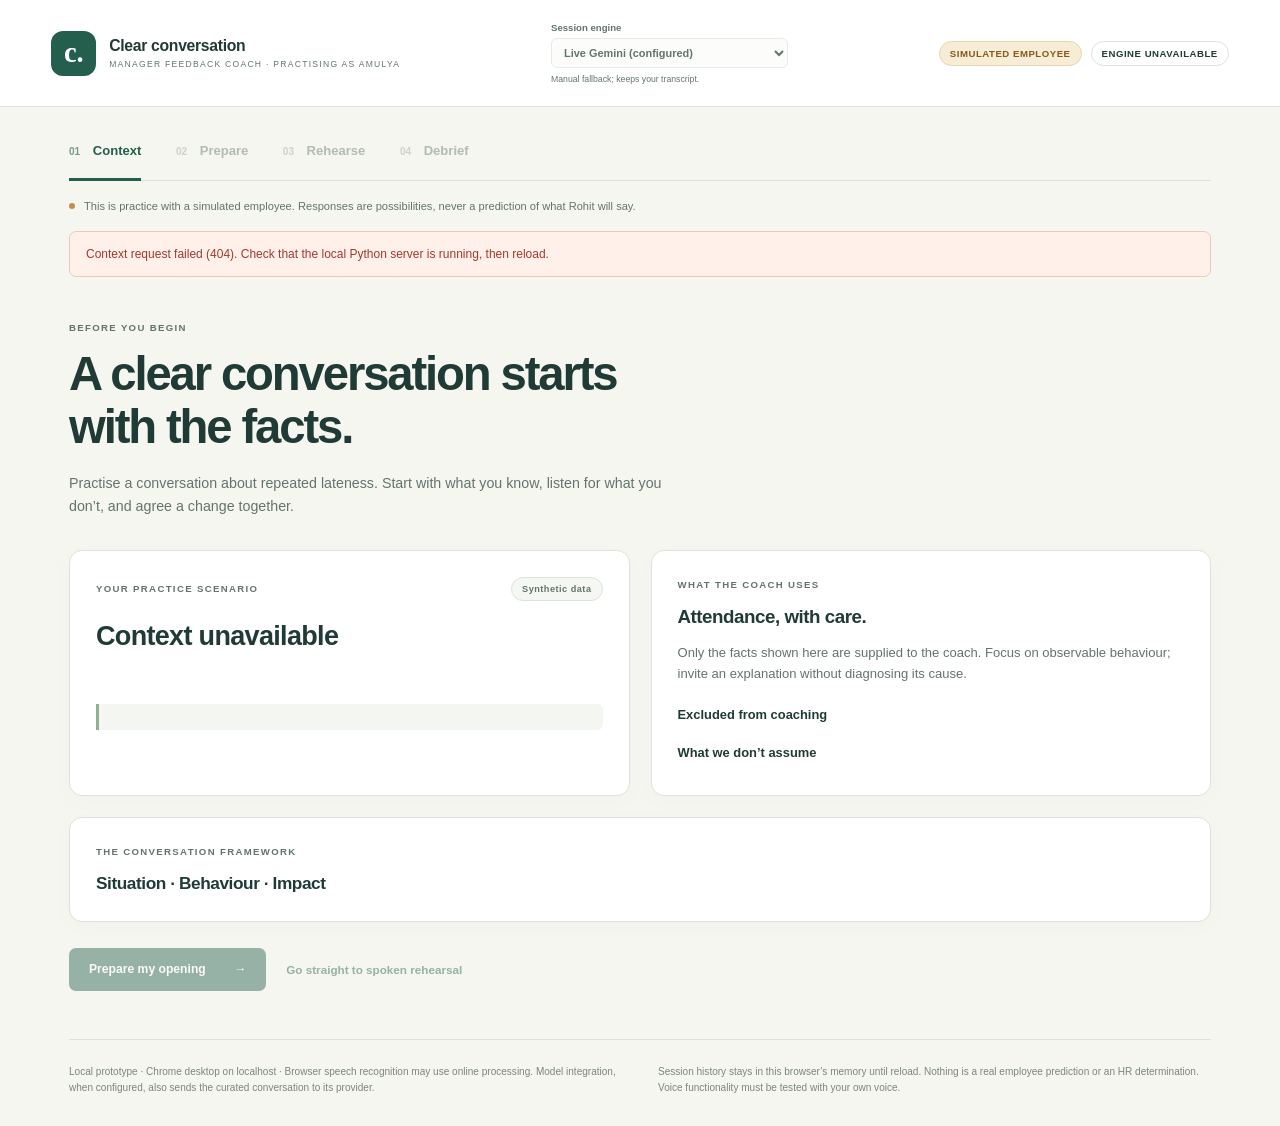
==== static/index.html @ 9e0c0d58 "Initial commit: manager feedback coach assessment" ====
<!doctype html>
<html lang="en">
<head>
  <meta charset="utf-8">
  <meta name="viewport" content="width=device-width, initial-scale=1">
  <title>Clear conversation · Manager feedback coach</title>
  <link rel="stylesheet" href="/static/style.css">
  <script src="/static/app.js" defer></script>
</head>
<body>
  <header class="app-header">
    <a class="brand" href="/" aria-label="Feedback coach home"><span class="brand-mark">c.</span><span>Clear conversation<small>MANAGER FEEDBACK COACH · PRACTISING AS AMULYA</small></span></a>
    <label class="engine-choice" for="engine-select">Session engine<select id="engine-select" disabled><option value="auto">Live Gemini (configured)</option><option value="scripted">Scripted replies — no coaching model</option></select><small>Manual fallback; keeps your transcript.</small></label>
    <div class="header-badges"><span class="badge simulation">SIMULATED EMPLOYEE</span><span class="badge" id="engine-badge">Loading engine…</span></div>
  </header>
  <main class="app-shell">
    <nav class="mode-nav" aria-label="Conversation stages">
      <button type="button" data-mode="context" class="active" aria-current="step"><span>01</span> Context</button>
      <button type="button" data-mode="prepare" disabled><span>02</span> Prepare</button>
      <button type="button" data-mode="rehearse" disabled><span>03</span> Rehearse</button>
      <button type="button" data-mode="debrief" disabled><span>04</span> Debrief</button>
    </nav>
    <div class="standing-note"><span class="status-dot"></span><span>This is practice with a simulated employee. Responses are possibilities, never a prediction of what Rohit will say.</span></div>
    <div id="global-status" class="notice" role="status" aria-live="polite" hidden></div>

    <section id="context-view" class="view" aria-labelledby="context-heading">
      <div class="page-intro"><p class="eyebrow">BEFORE YOU BEGIN</p><h1 id="context-heading">A clear conversation starts<br>with the facts.</h1><p>Practise a conversation about repeated lateness. Start with what you know, listen for what you don’t, and agree a change together.</p></div>
      <div class="context-grid">
        <article class="card employee-card"><div class="card-heading"><span class="eyebrow">YOUR PRACTICE SCENARIO</span><span class="badge subtle">Synthetic data</span></div><h2 id="employee-name">Loading employee…</h2><p id="employee-role" class="muted"></p><dl id="employee-facts" class="facts"></dl><div id="attendance-note" class="inset"></div></article>
        <article class="card"><p class="eyebrow">WHAT THE COACH USES</p><h2>Attendance, with care.</h2><p>Only the facts shown here are supplied to the coach. Focus on observable behaviour; invite an explanation without diagnosing its cause.</p><h3>Excluded from coaching</h3><ul id="exclusions" class="plain-list"></ul><h3>What we don’t assume</h3><ul id="assumptions" class="plain-list"></ul></article>
      </div>
      <article class="card framework-card"><div><p class="eyebrow">THE CONVERSATION FRAMEWORK</p><h2 id="framework-name">Situation · Behaviour · Impact</h2></div><ol id="framework-steps" class="framework-steps"></ol></article>
      <div class="start-row"><button id="start-prepare" class="primary" disabled>Prepare my opening <span aria-hidden="true">→</span></button><button id="start-rehearse" class="text-button" disabled>Go straight to spoken rehearsal</button></div>
    </section>

    <section id="prepare-view" class="view" aria-labelledby="prepare-heading" hidden>
      <div class="page-intro compact"><p class="eyebrow">MODE · PREPARE</p><h1 id="prepare-heading">Find the words you can say.</h1><p>The coach helps you use the framework. Describe the situation, draft your opening, or ask how to keep it fair and specific.</p></div>
      <div class="work-grid"><article class="card conversation-card"><div class="card-heading"><h2>Work with your coach</h2><span class="speaker-tag coach">Coach</span></div><div id="prepare-transcript" class="transcript" aria-label="Preparation conversation"></div><form id="prepare-form" class="composer"><label for="prepare-input">Your draft or question</label><textarea id="prepare-input" rows="3" maxlength="4000" placeholder="Help me open a conversation about the repeated late arrivals…" required></textarea><button id="prepare-send" class="primary" type="submit">Ask the coach</button></form></article><aside class="card framework-aside"><p class="eyebrow">KEEP IT GROUNDED</p><h2>Facts first. Then listen.</h2><ol id="prepare-framework" class="guide-list"></ol><button id="prepare-to-rehearse" class="secondary">Practise out loud →</button></aside></div>
    </section>

    <section id="rehearse-view" class="view" aria-labelledby="rehearse-heading" hidden>
      <div class="page-intro compact"><p class="eyebrow">MODE · REHEARSE WITH SIMULATED ROHIT</p><h1 id="rehearse-heading">Say it out loud.</h1><p>Speak as the manager. Rohit may push back before you find a workable agreement. You can interrupt at any time.</p></div>
      <div class="work-grid"><article class="card conversation-card"><div class="card-heading"><h2>Rehearsal transcript</h2><span class="speaker-tag employee">Simulated Rohit</span></div><div id="rehearse-transcript" class="transcript rehearsal" aria-label="Rehearsal conversation"></div><div class="voice-console"><div class="voice-state"><span id="voice-indicator" class="voice-indicator"></span><strong id="voice-status" aria-live="polite">Ready when you are</strong></div><p id="live-transcript" class="live-transcript" aria-live="polite">Your words will appear here while you speak.</p><div class="voice-actions"><button id="speak-button" class="primary">Speak / interrupt Rohit</button><button id="stop-send" class="secondary" disabled>Stop &amp; send</button></div><p class="microcopy">Click Speak to begin. Click Stop &amp; send when finished. Speak again to cut off playback. Only your own voice; use a headset.</p></div><details class="typed-aid"><summary>Typed troubleshooting aid — does not verify voice</summary><form id="typed-form" class="composer"><label for="typed-input">Send a typed rehearsal turn</label><textarea id="typed-input" rows="2" maxlength="4000" placeholder="For testing the conversation when the microphone is unavailable." required></textarea><button id="typed-send" class="secondary" type="submit">Send typed test turn</button></form></details></article><aside class="sidebar-stack"><article class="card"><p class="eyebrow">VOICE SETUP</p><h2>Two roles. Always identified.</h2><p class="small">The coach identifies itself. Rohit’s role is announced when rehearsal begins; his replies then play directly. Voice choices below apply to browser speech fallback.</p><label for="voice-input">Voice input</label><select id="voice-input"><option value="recording">Microphone recording → Gemini</option><option value="browser" selected>Browser speech recognition</option></select><div id="audio-consent-note" hidden><label class="consent-label"><input id="audio-consent" type="checkbox"> Send my practice recording to Google Gemini for transcription; own voice only.</label><p class="microcopy">Audio goes to Google for transcription, separately from the conversation engine. Nothing uploads until you check this box and use Stop &amp; send. Maximum 60 seconds / 3 MB.</p></div><label for="coach-voice">Coach voice</label><select id="coach-voice"></select><label for="employee-voice">Simulated Rohit voice</label><select id="employee-voice"></select><label for="speech-rate">Speaking speed <span id="rate-value">1.0×</span></label><input id="speech-rate" type="range" min="0.7" max="1.3" step="0.1" value="1"><div class="voice-actions"><button id="test-voice" class="secondary">Test Rohit’s voice</button><button id="replay-reply" class="secondary" disabled>Play Rohit’s last reply</button></div><audio id="native-audio" controls preload="auto" hidden></audio><p id="audio-path" class="microcopy"></p><button id="stop-audio" class="text-button">Stop audio</button><p id="browser-support" class="microcopy"></p></article><article class="card latency-card"><p class="eyebrow">TIME TO FIRST SOUND</p><h2 id="latency-latest">No voice samples yet</h2><p id="latency-summary" class="small">Measured from finishing your turn to the reply’s first sound, including final transcription.</p><p id="typed-latency" class="microcopy">Typed diagnostic samples: 0</p><p class="microcopy">Browser timestamps are approximate. A measured sample is not proof of successful microphone testing.</p></article><button id="finish-rehearsal" class="secondary wide">Finish &amp; get my debrief →</button></aside></div>
    </section>

    <section id="debrief-view" class="view" aria-labelledby="debrief-heading" hidden>
      <div class="page-intro compact"><p class="eyebrow">MODE · DEBRIEF WITH YOUR COACH</p><h1 id="debrief-heading">Take the next conversation with you.</h1><p>The roleplay has ended. This is coaching based on your rehearsal, with practical words to try next.</p></div>
      <div id="debrief-loading" class="card"><h2>Reviewing your conversation…</h2><p>Looking for specific moments and a useful next step.</p></div><div id="debrief-content" hidden></div>
      <div class="export-row"><button id="print-takeaway" class="primary" disabled>Print / save takeaway</button><button id="download-session" class="secondary">Download transcript + latency JSON</button><button id="try-again" class="text-button">Continue practising →</button></div>
      <details class="card debrief-transcript"><summary>Review the rehearsal transcript</summary><div id="debrief-transcript" class="transcript"></div></details>
    </section>
    <footer class="app-footer"><p>Local prototype · Chrome desktop on localhost · Browser speech recognition may use online processing. Model integration, when configured, also sends the curated conversation to its provider.</p><p>Session history stays in this browser’s memory until reload. Nothing is a real employee prediction or an HR determination. Voice functionality must be tested with your own voice.</p></footer>
  </main>
</body>
</html>
---- static/style.css ----
:root{--ink:#203b36;--muted:#63746e;--paper:#f6f6f0;--white:#fff;--line:#dce3dc;--green:#245e4d;--green-soft:#eaf2eb;--amber:#87591e;--amber-soft:#f7ecd5;--danger:#a33a2b;--shadow:0 5px 24px #1b3a2d05;font-family:Inter,ui-sans-serif,-apple-system,BlinkMacSystemFont,"Segoe UI",sans-serif;font-size:15px;color:var(--ink);background:var(--paper)}*{box-sizing:border-box}body{margin:0}button,input,textarea,select{font:inherit}button{cursor:pointer;transition:background .15s,transform .15s}button:disabled{cursor:not-allowed;opacity:.45}button:not(:disabled):active{transform:translateY(1px)}button:focus-visible,a:focus-visible,summary:focus-visible,input:focus-visible,textarea:focus-visible,select:focus-visible{outline:3px solid #d2a45b;outline-offset:3px}button{border:0}h1,h2,h3,p{margin:0}h1{font-size:clamp(2rem,4vw,3.15rem);font-weight:600;line-height:1.12;letter-spacing:-.045em}h2{font-size:1.25rem;letter-spacing:-.025em;font-weight:600;line-height:1.35}h3{font-size:.86rem;margin:1.5rem 0 .6rem}p{line-height:1.65}a{color:inherit;text-decoration:none}.app-header{min-height:97px;background:#fff;border-bottom:1px solid var(--line);display:flex;align-items:center;justify-content:space-between;gap:1rem;padding:22px max(4vw,calc((100vw - 1190px)/2))}.brand{display:flex;align-items:center;gap:13px;font-weight:600;font-size:1.05rem;letter-spacing:-.02em}.brand small{display:block;font-size:.57rem;letter-spacing:.15em;font-weight:500;margin-top:4px;color:var(--muted)}.brand-mark{font-family:Georgia,serif;font-size:1.9rem;background:var(--green);color:white;width:45px;height:45px;text-align:center;line-height:43px;border-radius:12px}.header-badges{display:flex;gap:9px;align-items:center;flex-wrap:wrap}.badge{display:inline-flex;align-items:center;border:1px solid var(--line);border-radius:30px;padding:6px 10px;font-size:.64rem;font-weight:650;letter-spacing:.055em;background:white;white-space:nowrap}.simulation{background:var(--amber-soft);color:var(--amber);border-color:#e9d5af}.subtle{color:var(--muted);font-size:.61rem;background:#f5f7f3}.app-shell{max-width:1190px;margin:auto;padding:0 24px}.mode-nav{display:flex;gap:2.3rem;border-bottom:1px solid var(--line);padding-top:18px}.mode-nav button{padding:18px 0 20px;color:var(--muted);font-weight:600;background:none;border-bottom:3px solid transparent;margin-bottom:-1px;font-size:.87rem}.mode-nav button span{font-size:.67rem;margin-right:9px;opacity:.6}.mode-nav button.active{color:var(--green);border-color:var(--green)}.standing-note{display:flex;gap:9px;align-items:center;color:var(--muted);font-size:.74rem;padding:19px 0}.status-dot{width:6px;height:6px;background:#bf914c;border-radius:50%;flex:none}.page-intro{padding:25px 0 31px;max-width:680px}.eyebrow{font-size:.64rem;letter-spacing:.14em;font-weight:700;color:var(--muted);margin-bottom:12px}.page-intro>p:last-child{margin-top:18px;max-width:620px;color:var(--muted);font-size:.95rem}.compact{max-width:800px;padding:20px 0 28px}.compact h1{font-size:2.3rem}.context-grid{display:grid;grid-template-columns:1fr 1fr;gap:21px}.card{border:1px solid var(--line);border-radius:13px;background:white;padding:26px;box-shadow:var(--shadow)}.card>p:not(.eyebrow){font-size:.87rem;color:var(--muted);margin-top:12px}.card-heading{display:flex;justify-content:space-between;align-items:center;gap:12px;margin-bottom:17px}.card-heading .eyebrow{margin:0}.employee-card h2{font-size:1.8rem;margin-bottom:5px}.muted{color:var(--muted)}.employee-card .muted{font-size:.86rem}.facts{display:grid;grid-template-columns:1fr 1fr;gap:20px;margin:25px 0}.fact dt{font-size:.7rem;color:var(--muted);margin-bottom:7px}.fact dd{margin:0;font-size:1.05rem;font-weight:600}.inset{background:#f3f6f1;border-left:3px solid #91af93;padding:13px 16px;color:#4f675c;font-size:.79rem;line-height:1.65;border-radius:0 6px 6px 0}.plain-list{padding-left:17px;font-size:.8rem;line-height:1.65;color:var(--muted);margin:0}.plain-list li+li{margin-top:5px}.framework-card{margin-top:21px;display:grid;grid-template-columns:250px 1fr;gap:25px}.framework-card h2{font-size:1.15rem}.framework-steps{display:grid;grid-template-columns:repeat(3,1fr);gap:18px;list-style:none;counter-reset:step;margin:0;padding:0}.framework-steps li{counter-increment:step;line-height:1.5;font-size:.74rem;color:var(--muted)}.framework-steps li strong{display:block;color:var(--ink);font-size:.79rem;margin-bottom:5px}.framework-steps li strong:before{content:counter(step,decimal-leading-zero)" ";color:#9eaf9f;font-size:.68rem}.start-row,.export-row{display:flex;align-items:center;gap:20px;padding:26px 0 6px;flex-wrap:wrap}.primary,.secondary{border-radius:7px;padding:13px 20px;font-weight:600;font-size:.81rem;line-height:1.35;min-height:43px}.primary{background:var(--green);color:white}.primary:hover:not(:disabled){background:#174b3c}.primary span{margin-left:25px}.secondary{border:1px solid #bbcec0;background:#f5f8f3;color:var(--green)}.secondary:hover:not(:disabled){background:#e7f0e5}.text-button{padding:12px 0;background:none;color:var(--green);font-weight:600;font-size:.78rem}.app-footer{border-top:1px solid var(--line);padding:24px 0 30px;margin-top:42px;color:#7a867d;font-size:.67rem;display:grid;grid-template-columns:1fr 1fr;gap:36px}.app-footer p{line-height:1.6}.work-grid{display:grid;grid-template-columns:minmax(0,1.9fr) minmax(260px,1fr);gap:21px;align-items:start}.conversation-card{padding:0;overflow:hidden}.conversation-card>.card-heading{padding:23px 24px 15px;margin:0;border-bottom:1px solid var(--line)}.speaker-tag{border-radius:5px;padding:5px 8px;font-size:.65rem;font-weight:600;white-space:nowrap}.coach{background:var(--green-soft);color:var(--green)}.employee{background:var(--amber-soft);color:var(--amber)}.transcript{padding:21px 24px;min-height:210px;max-height:430px;overflow-y:auto;scroll-behavior:smooth}.transcript.rehearsal{min-height:270px}.transcript-empty{margin:45px 10px;text-align:center;color:var(--muted);font-size:.86rem;line-height:1.7}.turn{margin-bottom:22px}.turn:last-child{margin-bottom:0}.turn-meta{display:flex;gap:9px;align-items:center;margin-bottom:6px;font-size:.68rem;font-weight:650;color:var(--muted)}.turn-manager .turn-meta{color:var(--green)}.turn-employee .turn-meta{color:var(--amber)}.turn-source{font-size:.59rem;font-weight:400;padding:2px 5px;border:1px solid var(--line);border-radius:3px;color:var(--muted)}.turn p{font-size:.86rem;line-height:1.65;white-space:pre-wrap}.interruption-note{font-size:.68rem;color:var(--amber);margin-top:5px;line-height:1.5}.composer{padding:19px 24px 23px;border-top:1px solid var(--line);background:#fafbf7}.composer label,label{display:block;font-size:.74rem;font-weight:600;margin-bottom:8px}.composer textarea,textarea{display:block;width:100%;border:1px solid #cbd7cc;border-radius:6px;padding:12px;resize:vertical;line-height:1.6;background:white;color:var(--ink);font-size:.83rem}.composer button{margin-top:12px}.guide-list{list-style:none;padding:0;counter-reset:guide;margin:21px 0}.guide-list li{counter-increment:guide;font-size:.79rem;color:var(--muted);line-height:1.6;margin-bottom:19px;padding-left:28px;position:relative}.guide-list li:before{content:counter(guide);position:absolute;left:0;background:var(--green-soft);width:20px;height:20px;text-align:center;border-radius:50%;color:var(--green);font-size:.67rem;line-height:20px}.guide-list strong{display:block;color:var(--ink);margin-bottom:4px}.framework-aside>button{width:100%}.voice-console{padding:20px 24px;background:#f3f7f0;border-top:1px solid var(--line)}.voice-state{display:flex;align-items:center;gap:9px;font-size:.8rem}.voice-indicator{width:8px;height:8px;border-radius:50%;background:#819c84}.voice-indicator.listening{background:#d76639;box-shadow:0 0 0 5px #d7663919}.voice-indicator.speaking{background:var(--green);box-shadow:0 0 0 5px #245e4d15}.voice-actions{display:flex;gap:10px;margin:15px 0 11px;flex-wrap:wrap}.live-transcript{color:var(--muted);font-size:.78rem;margin-top:12px;min-height:28px;font-style:italic}.microcopy{font-size:.67rem!important;line-height:1.6;color:var(--muted)}.typed-aid{border-top:1px solid var(--line);background:#fafbf7}.typed-aid summary{font-size:.72rem;color:var(--muted);padding:16px 24px;cursor:pointer}.typed-aid .composer{border-top:0;padding-top:0}.sidebar-stack{display:grid;gap:16px}.small{font-size:.77rem!important;line-height:1.6}.sidebar-stack label{margin-top:17px;font-size:.68rem}.sidebar-stack select{width:100%;padding:9px 8px;border:1px solid var(--line);border-radius:5px;font-size:.73rem;color:var(--ink);background:#fbfcf9}.sidebar-stack input[type=range]{width:100%;accent-color:var(--green)}#rate-value{float:right;color:var(--muted)}.sidebar-stack .text-button{font-size:.69rem}.latency-card h2{font-size:1.12rem}.wide{width:100%}.notice{padding:13px 16px;background:var(--amber-soft);color:var(--amber);border:1px solid #e9d5af;border-radius:7px;font-size:.8rem;line-height:1.5;margin-bottom:18px}.notice.error{color:var(--danger);background:#fff0e9;border-color:#edc9b8}.readiness{padding:25px 28px;background:var(--green-soft);border:1px solid #cadcca;border-radius:12px;margin-bottom:22px}.readiness.practice,.readiness.insufficient{background:var(--amber-soft);border-color:#e9d5af}.readiness.hr{background:#fff0e9;border-color:#edc9b8}.readiness .eyebrow{margin-bottom:8px}.readiness h2{font-size:1.45rem}.readiness p{font-size:.8rem;margin-top:9px}.debrief-grid{display:grid;grid-template-columns:1fr 1fr;gap:21px}.debrief-grid .card{margin-bottom:0}.moment{border-bottom:1px solid var(--line);padding:18px 0}.moment:last-child{border-bottom:0;padding-bottom:0}.moment:first-of-type{padding-top:12px}.moment .speaker-tag{display:inline-block;margin-bottom:10px}.moment blockquote{margin:0 0 9px;font-size:.96rem;line-height:1.6;font-weight:500}.moment p,.objection p{font-size:.8rem;color:var(--muted)}.opening-card{background:#f2f6ef;border-color:#cbdcc8}.opening-card blockquote{font-size:1.25rem;line-height:1.65;margin:16px 0 3px;letter-spacing:-.02em}.objection{padding:17px 0;border-bottom:1px solid var(--line)}.objection:last-child{border:0;padding-bottom:0}.objection strong{display:block;font-size:.83rem;margin-bottom:8px;line-height:1.6}.next-steps{padding-left:19px;font-size:.82rem;line-height:1.75;color:var(--muted);margin-bottom:0}.next-steps li+li{margin-top:8px}.limitations-card{margin-top:21px}.limitations-card ul{margin-top:10px}.debrief-transcript{margin-top:22px;padding:19px 24px}.debrief-transcript summary{font-size:.85rem;font-weight:600;cursor:pointer}.debrief-transcript .transcript{padding:25px 0 0}.debrief-transcript .transcript-empty{margin:25px 10px}.pending-note{font-size:.78rem;color:var(--muted);padding:12px 0}.print-heading{display:none}[hidden]{display:none!important}@media(max-width:850px){.context-grid,.work-grid,.debrief-grid{grid-template-columns:1fr}.framework-card{grid-template-columns:1fr}.framework-steps{grid-template-columns:repeat(2,1fr)}.app-header{padding:20px 24px}.header-badges{max-width:180px;justify-content:flex-end}.app-footer{grid-template-columns:1fr;gap:12px}.sidebar-stack{grid-template-columns:1fr 1fr}.sidebar-stack>.wide{grid-column:1/-1}.framework-aside{display:none}}@media(max-width:520px){.app-shell{padding:0 16px}.app-header{padding:16px;align-items:flex-start}.brand{font-size:.86rem;gap:9px}.brand-mark{width:35px;height:35px;line-height:33px;font-size:1.5rem}.badge{font-size:.52rem;padding:5px 7px}.mode-nav{gap:0;justify-content:space-between}.mode-nav button{font-size:.73rem}.mode-nav button span{display:block;margin:0 0 5px}.card{padding:21px}.page-intro{padding-top:16px}.page-intro h1 br{display:none}.page-intro h1{font-size:2.1rem}.framework-steps,.sidebar-stack{grid-template-columns:1fr}.start-row,.export-row{gap:10px}.standing-note{align-items:flex-start}.status-dot{margin-top:6px}}@media print{body{background:white;color:#172b24}.app-header,.mode-nav,.standing-note,.app-footer,.export-row,.voice-console,.typed-aid,.notice,#context-view,#prepare-view,#rehearse-view,#debrief-loading,.debrief-transcript{display:none!important}.app-shell{max-width:none;padding:0}.page-intro{padding:0 0 20px}.page-intro h1{font-size:24px}.debrief-grid{display:block}.debrief-grid>.card,.readiness,.limitations-card{break-inside:avoid;margin-bottom:16px;border:1px solid #cbd5cc;box-shadow:none;padding:16px}#debrief-view{display:block!important}.opening-card blockquote{font-size:17px}.card h2{font-size:16px}.eyebrow{font-size:9px}.card p,.next-steps,.plain-list,.moment p,.objection p{font-size:11px}.moment blockquote{font-size:13px}.readiness h2{font-size:20px}}
.engine-choice{font-size:.64rem;margin:0;color:var(--muted);min-width:220px}.engine-choice select{display:block;width:100%;border:1px solid var(--line);border-radius:6px;background:#fbfcf8;color:var(--ink);font-size:.73rem;padding:7px 8px;margin:5px 0}.engine-choice small{font-size:.58rem;font-weight:400}.turn-meta{flex-wrap:wrap}@media(max-width:850px){.app-header{flex-wrap:wrap}.engine-choice{order:3;flex-basis:100%;max-width:320px}.header-badges{margin-left:auto}}@media print{.engine-choice{display:none}}
#native-audio{width:100%;margin-top:12px}
.consent-label{line-height:1.6;font-weight:500!important;background:var(--amber-soft);padding:10px;border-radius:6px}.consent-label input{vertical-align:middle;accent-color:var(--green);margin-right:5px}
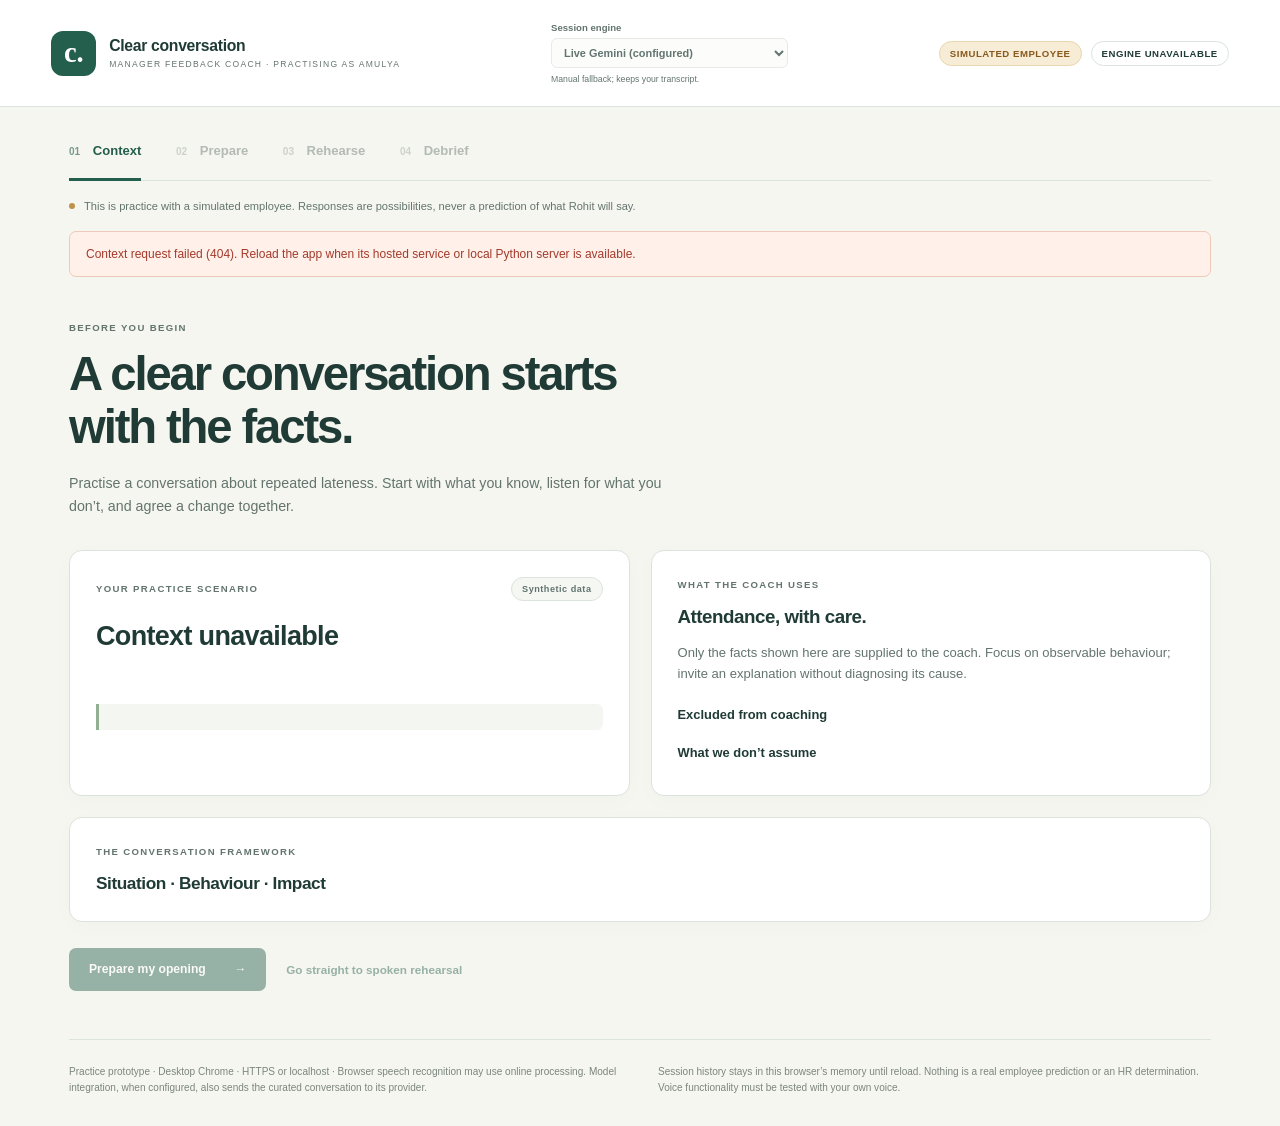
==== commit 4052352f: "Add Streamlit Community Cloud hosting adapter" ====
--- a/static/index.html
+++ b/static/index.html
@@ -4,12 +4,13 @@
   <meta charset="utf-8">
   <meta name="viewport" content="width=device-width, initial-scale=1">
   <title>Clear conversation · Manager feedback coach</title>
-  <link rel="stylesheet" href="/static/style.css">
-  <script src="/static/app.js" defer></script>
+  <link rel="stylesheet" href="./style.css">
+  <script src="./streamlit-bridge.js" defer></script>
+  <script src="./app.js" defer></script>
 </head>
 <body>
   <header class="app-header">
-    <a class="brand" href="/" aria-label="Feedback coach home"><span class="brand-mark">c.</span><span>Clear conversation<small>MANAGER FEEDBACK COACH · PRACTISING AS AMULYA</small></span></a>
+    <a class="brand" href="" aria-label="Feedback coach home"><span class="brand-mark">c.</span><span>Clear conversation<small>MANAGER FEEDBACK COACH · PRACTISING AS AMULYA</small></span></a>
     <label class="engine-choice" for="engine-select">Session engine<select id="engine-select" disabled><option value="auto">Live Gemini (configured)</option><option value="scripted">Scripted replies — no coaching model</option></select><small>Manual fallback; keeps your transcript.</small></label>
     <div class="header-badges"><span class="badge simulation">SIMULATED EMPLOYEE</span><span class="badge" id="engine-badge">Loading engine…</span></div>
   </header>
@@ -49,7 +50,7 @@
       <div class="export-row"><button id="print-takeaway" class="primary" disabled>Print / save takeaway</button><button id="download-session" class="secondary">Download transcript + latency JSON</button><button id="try-again" class="text-button">Continue practising →</button></div>
       <details class="card debrief-transcript"><summary>Review the rehearsal transcript</summary><div id="debrief-transcript" class="transcript"></div></details>
     </section>
-    <footer class="app-footer"><p>Local prototype · Chrome desktop on localhost · Browser speech recognition may use online processing. Model integration, when configured, also sends the curated conversation to its provider.</p><p>Session history stays in this browser’s memory until reload. Nothing is a real employee prediction or an HR determination. Voice functionality must be tested with your own voice.</p></footer>
+    <footer class="app-footer"><p>Practice prototype · Desktop Chrome · HTTPS or localhost · Browser speech recognition may use online processing. Model integration, when configured, also sends the curated conversation to its provider.</p><p>Session history stays in this browser’s memory until reload. Nothing is a real employee prediction or an HR determination. Voice functionality must be tested with your own voice.</p></footer>
   </main>
 </body>
 </html>
